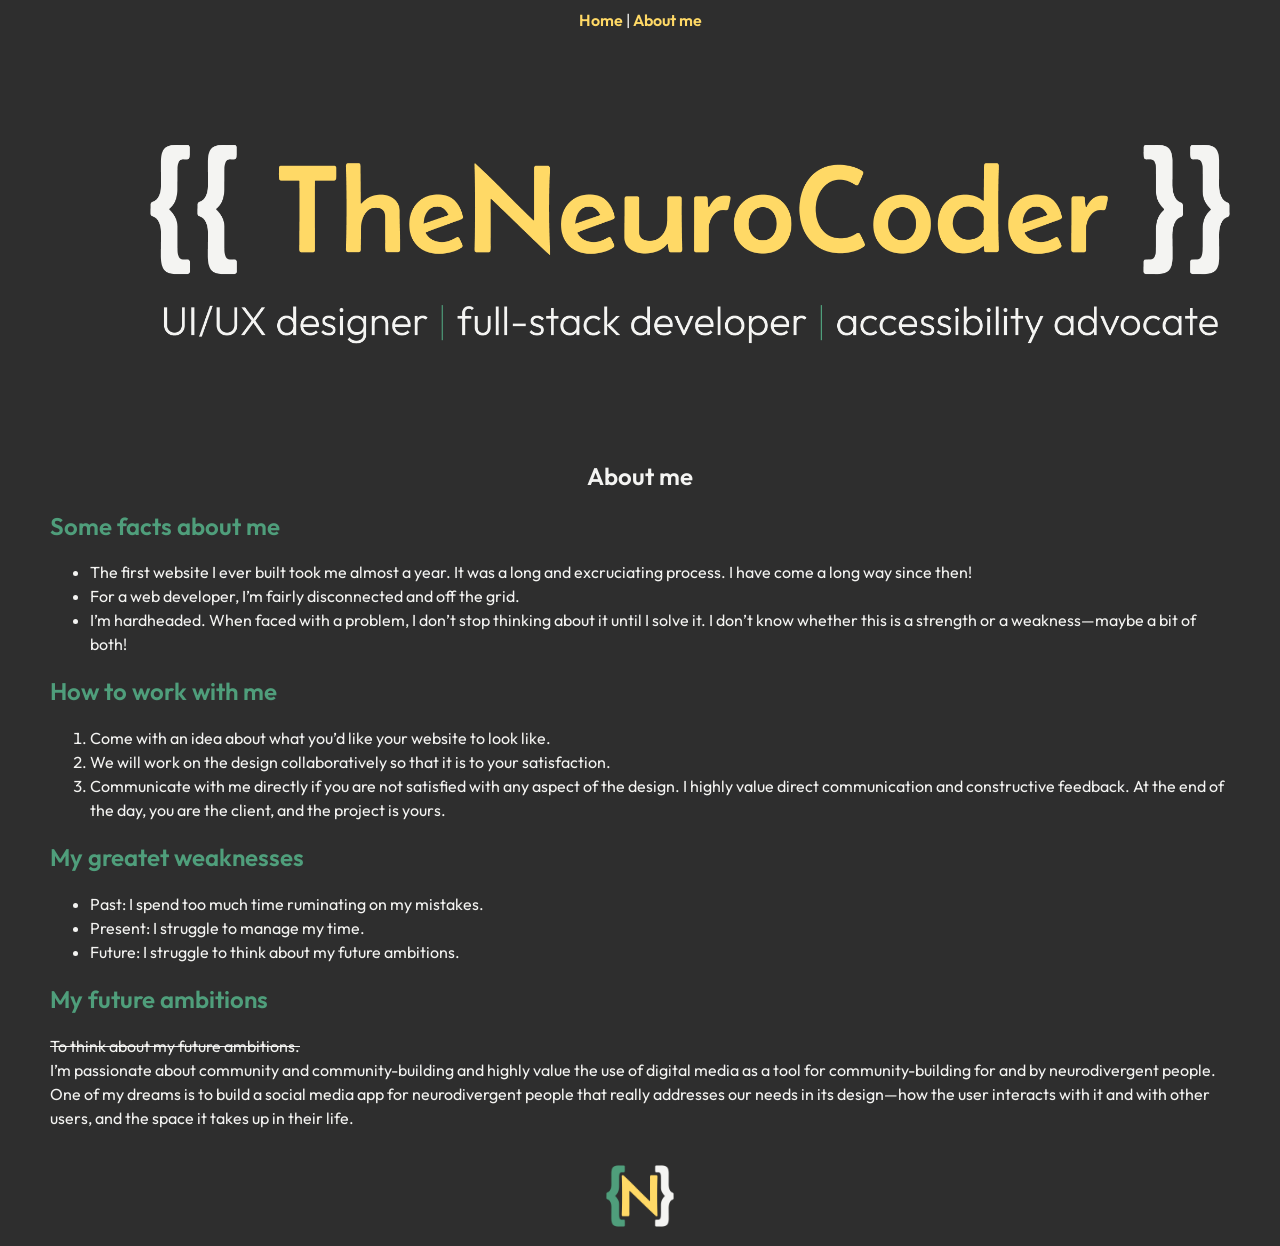
==== about.html @ 861b0270 "Uploaded file." ====
<!doctype html>
<html lang="en">
  <head>
    <meta charset="UTF-8" />
    <meta name="viewport" content="width=device-width, initial-scale=1.0" />
    <title>Document</title>
    <link rel="stylesheet" href="/style.css" />
  </head>
  <body>
    <header>
      <nav>
        <a href="/index.html">Home</a> |
        <a href="/about.html">About me</a>
      </nav>
    </header>
    <img
      class="banner"
      src="/images/banner.png"
      alt="A banner that says the neurocoder, UI/UX designer, full-stack developer, accessibility advocate"
    />
    <main>
      <section>
        <h1>About me</h1>
        <h2>Some facts about me</h2>
        <ul>
          <li>
            The first website I ever built took me almost a year. It was a long
            and excruciating process. I have come a long way since then!
          </li>
          <li>
            For a web developer, I’m fairly disconnected and off the grid.
          </li>
          <li>
            I’m hardheaded. When faced with a problem, I don’t stop thinking
            about it until I solve it. I don’t know whether this is a strength
            or a weakness—maybe a bit of both!
          </li>
        </ul>
      </section>

      <section>
        <h2>How to work with me</h2>
        <ol>
          <li>
            Come with an idea about what you’d like your website to look like.
          </li>
          <li>
            We will work on the design collaboratively so that it is to your
            satisfaction.
          </li>
          <li>
            Communicate with me directly if you are not satisfied with any
            aspect of the design. I highly value direct communication and
            constructive feedback. At the end of the day, you are the client,
            and the project is yours.
          </li>
        </ol>
      </section>

      <section>
        <h2>My greatet weaknesses</h2>
        <ul>
          <li>Past: I spend too much time ruminating on my mistakes.</li>
          <li>Present: I struggle to manage my time.</li>
          <li>Future: I struggle to think about my future ambitions.</li>
        </ul>
      </section>

      <section>
        <h2>My future ambitions</h2>
        <p>
          <s>To think about my future ambitions.</s><br />
          I’m passionate about community and community-building and highly value
          the use of digital media as a tool for community-building for and by
          neurodivergent people. One of my dreams is to build a social media app
          for neurodivergent people that really addresses our needs in its
          design—how the user interacts with it and with other users, and the
          space it takes up in their life.
        </p>
      </section>
    </main>
    <footer>
      <img
        class="logo"
        src="/images/logo.png"
        alt="A logo with the letter N enclosed in double curly brackets"
      />
    </footer>
  </body>
</html>
---- style.css ----
@font-face {
  font-family: "Outfit";
  src: url("fonts/Outfit-Regular.ttf") format("truetype");
  font-weight: 400;
  font-style: normal;
  font-display: swap;
}

@font-face {
  font-family: "Outfit";
  src: url("fonts/Outfit-SemiBold.ttf") format("truetype");
  font-weight: 600;
  font-style: normal;
  font-display: swap;
}

body {
  margin: 10px 50px;
  background-color: #2e2e2e;
  color: #f4f4f2;
  font-family: Outfit;
}

p, ul, ol {
  line-height: 1.5;
}

a {
  color: #ffd966;
  text-decoration: none;
  font-weight: 700;
  transition: 0.4s;
}

a:hover {
  color: #c94a4a;
}

nav {
  text-align: center;
}

.banner {
  width: 100vw;
}

h1 {
  margin-top: 0;
  font-weight: 600;
  text-align: center;
}

h2 {
  font-weight: 600;
}

.name h2 {
  text-align: center;
  color: #c94a4a;
}

section h2 {
  color: #4f9e7b;
}

.logo {
  width: 100px;
  position: absolute;
  left: 50%;
  transform: translateX(-50%);
}
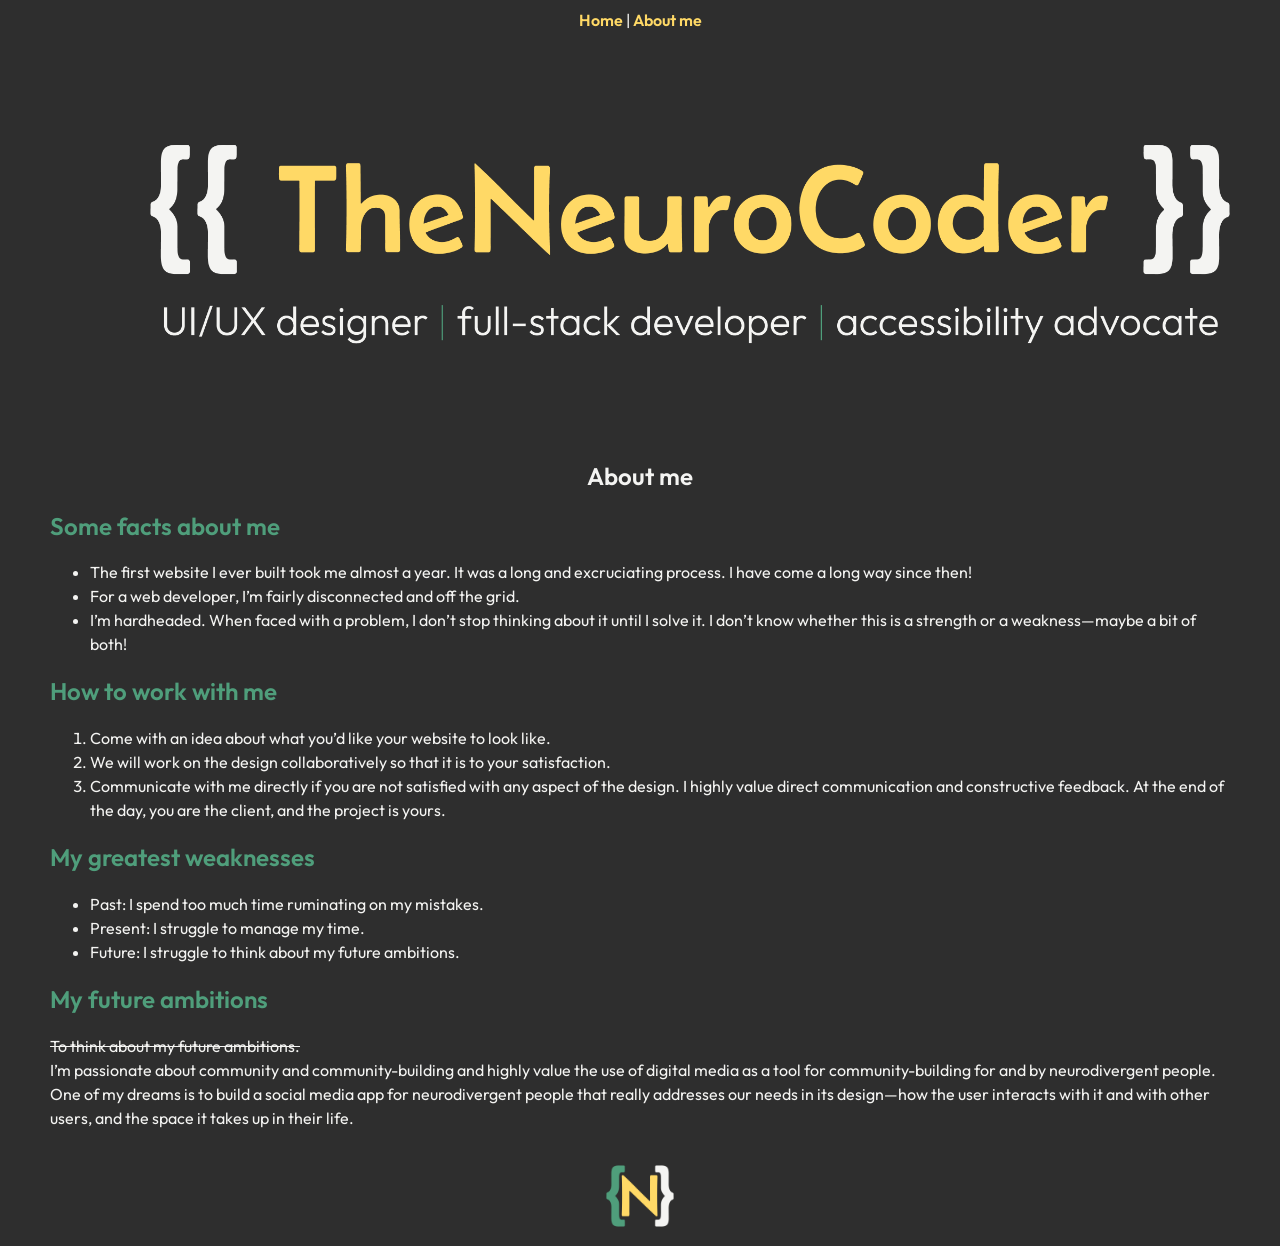
==== commit 53fa4e33: "Fixed typo." ====
--- a/about.html
+++ b/about.html
@@ -58,7 +58,7 @@
       </section>
 
       <section>
-        <h2>My greatet weaknesses</h2>
+        <h2>My greatest weaknesses</h2>
         <ul>
           <li>Past: I spend too much time ruminating on my mistakes.</li>
           <li>Present: I struggle to manage my time.</li>
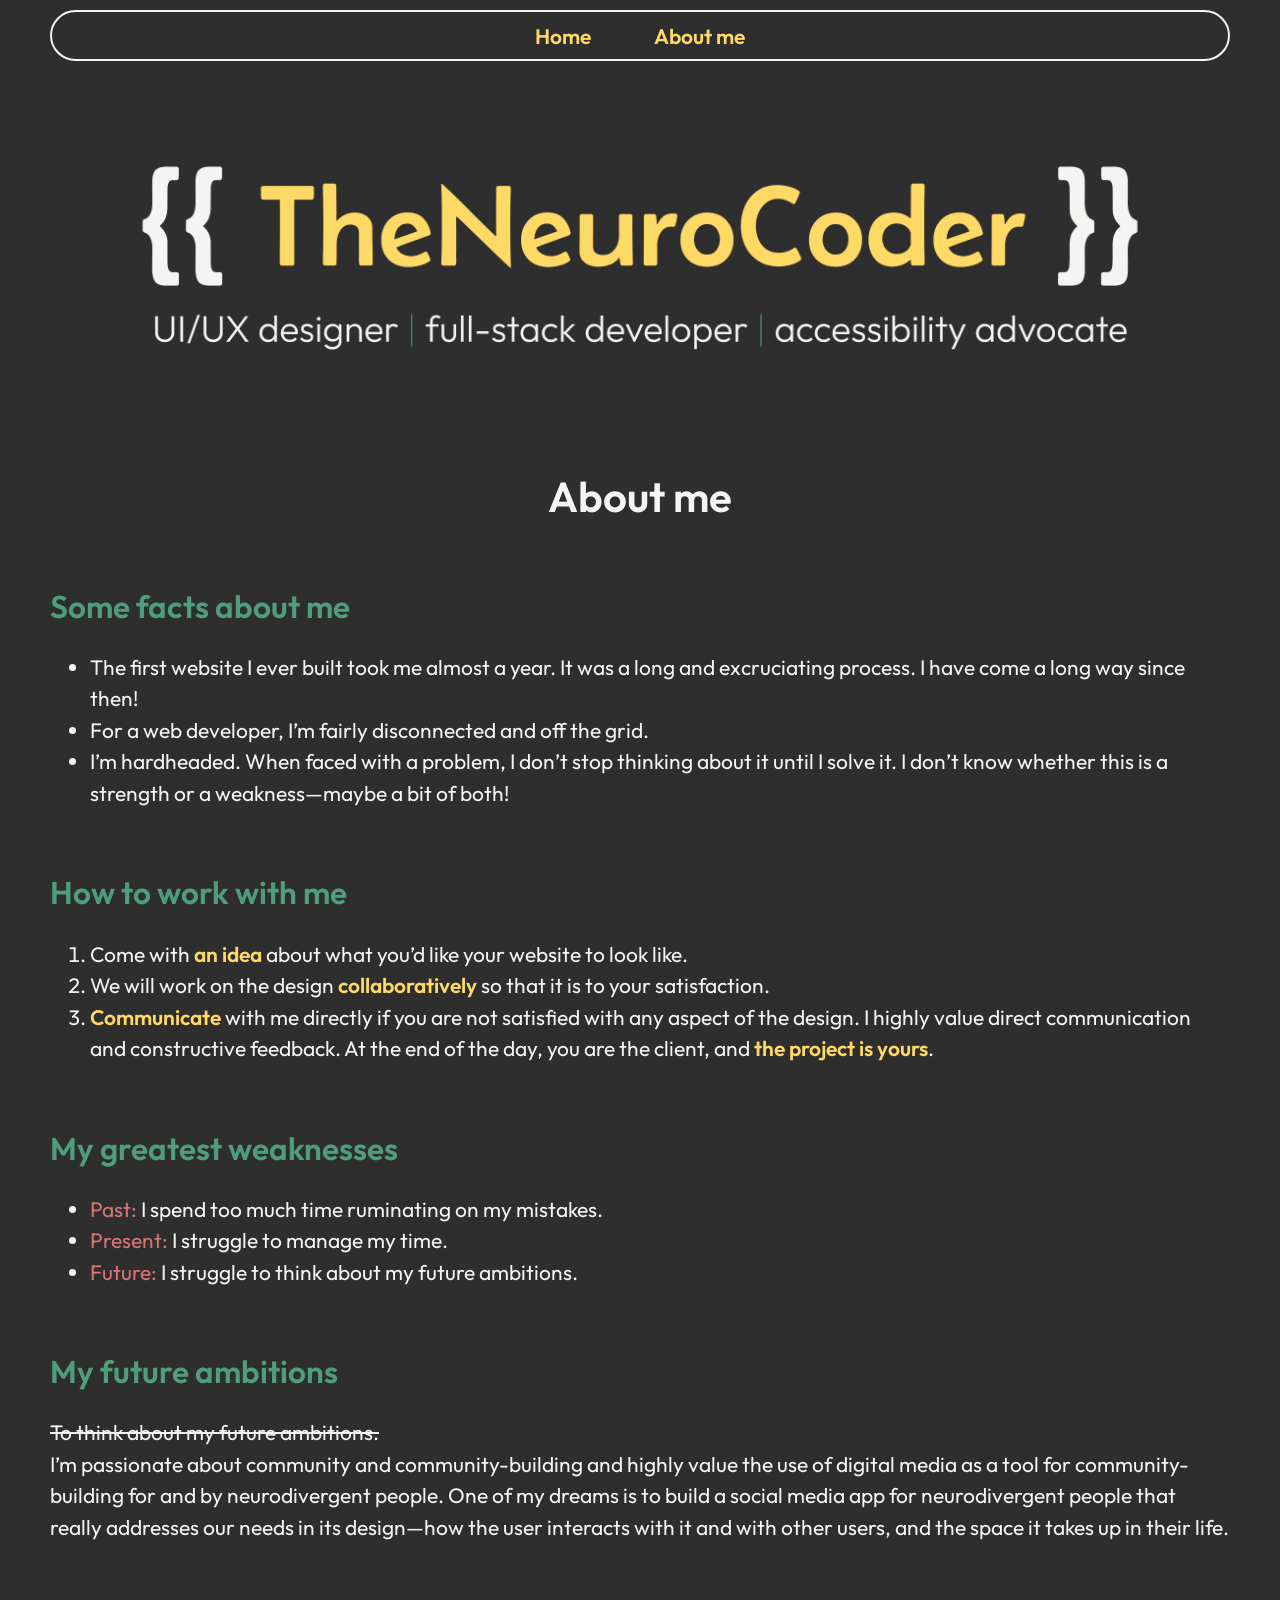
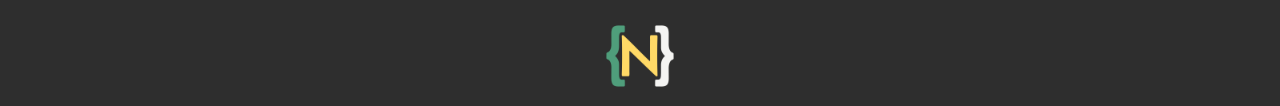
==== commit e812645d: "Added and edited HTML." ====
--- a/about.html
+++ b/about.html
@@ -3,24 +3,24 @@
   <head>
     <meta charset="UTF-8" />
     <meta name="viewport" content="width=device-width, initial-scale=1.0" />
-    <title>Document</title>
+    <title>The Neurocoder | Web Designer &amp; Full-Stack Developer</title>
     <link rel="stylesheet" href="/style.css" />
   </head>
   <body>
     <header>
       <nav>
-        <a href="/index.html">Home</a> |
+        <a href="/">Home</a>
         <a href="/about.html">About me</a>
       </nav>
     </header>
     <img
       class="banner"
       src="/images/banner.png"
-      alt="A banner that says the neurocoder, UI/UX designer, full-stack developer, accessibility advocate"
+      alt="A banner that says, “The neurocoder, UI/UX designer, full-stack developer, accessibility advocate.”"
     />
     <main>
+       <h1>About me</h1>
       <section>
-        <h1>About me</h1>
         <h2>Some facts about me</h2>
         <ul>
           <li>
@@ -42,17 +42,17 @@
         <h2>How to work with me</h2>
         <ol>
           <li>
-            Come with an idea about what you’d like your website to look like.
+            Come with <strong>an idea</strong> about what you’d like your website to look like.
           </li>
           <li>
-            We will work on the design collaboratively so that it is to your
+            We will work on the design <strong>collaboratively</strong> so that it is to your
             satisfaction.
           </li>
           <li>
-            Communicate with me directly if you are not satisfied with any
+            <strong>Communicate</strong> with me directly if you are not satisfied with any
             aspect of the design. I highly value direct communication and
             constructive feedback. At the end of the day, you are the client,
-            and the project is yours.
+            and <strong>the project is yours</strong>.
           </li>
         </ol>
       </section>
@@ -60,9 +60,9 @@
       <section>
         <h2>My greatest weaknesses</h2>
         <ul>
-          <li>Past: I spend too much time ruminating on my mistakes.</li>
-          <li>Present: I struggle to manage my time.</li>
-          <li>Future: I struggle to think about my future ambitions.</li>
+          <li><span class="time-period">Past:</span> I spend too much time ruminating on my mistakes.</li>
+          <li><span class="time-period">Present:</span> I struggle to manage my time.</li>
+          <li><span class="time-period">Future:</span> I struggle to think about my future ambitions.</li>
         </ul>
       </section>
 
--- a/style.css
+++ b/style.css
@@ -14,53 +14,152 @@
   font-display: swap;
 }
 
+@font-face {
+  font-family: "Belanosima";
+  src: url("fonts/Belanosima-Regular.ttf") format("truetype");
+  font-weight: 400;
+  font-style: normal;
+  font-display: swap;
+}
+
+:root {
+  --black-colour: #2e2e2e;
+  --white-colour: #f4f4f2;
+  --red-colour: #d97575;
+  --green-colour: #4f9e7b;
+  --yellow-colour: #ffd966;
+}
+
+html {
+  font-size: 21px;
+}
+
 body {
   margin: 10px 50px;
-  background-color: #2e2e2e;
-  color: #f4f4f2;
-  font-family: Outfit;
-}
-
-p, ul, ol {
+  background-color: var(--black-colour);
+  color: var(--white-colour);
+  font-family: Outfit, sans-serif;
+  font-size: 1rem;
+}
+
+p,
+ul,
+ol {
   line-height: 1.5;
 }
 
 a {
-  color: #ffd966;
+  color: var(--yellow-colour);
   text-decoration: none;
   font-weight: 700;
   transition: 0.4s;
 }
 
 a:hover {
-  color: #c94a4a;
+  color: var(--red-colour);
 }
 
 nav {
+  display: flex;
+  justify-content: center;
+  border: 2px solid var(--white-colour);
+  border-radius: 50px;
+}
+
+nav a {
+  margin: 0.5rem 1.5rem;
+}
+
+h1 {
   text-align: center;
+  font-weight: 600;
+  margin-top: 0.5rem;
+}
+
+h2 {
+  font-weight: 600;
+}
+
+strong {
+  font-weight: 600;
+  color: var(--yellow-colour);
+}
+
+section {
+  margin: 3rem 0;
+}
+
+section h2 {
+  color: var(--green-colour);
 }
 
 .banner {
-  width: 100vw;
-}
-
-h1 {
-  margin-top: 0;
-  font-weight: 600;
+  width: calc(100vw - 100px);
+}
+
+.name-content-container {
+  display: none;
+}
+
+.progress-content-container {
+  border: 2px solid var(--white-colour);
+  border-radius: 50px;
+  width: 400px;
+  position: relative;
+  left: 50%;
+  transform: translateX(-50%);
+  padding: 1.25rem 0 1.75rem;
+}
+
+.progress-bar-grid {
+  display: grid;
+  justify-content: center;
   text-align: center;
 }
 
-h2 {
-  font-weight: 600;
-}
-
-.name h2 {
-  text-align: center;
-  color: #c94a4a;
-}
-
-section h2 {
-  color: #4f9e7b;
+.progress-bar-row {
+  margin-bottom: 10px;
+  width: 315px;
+  height: 1.25rem;
+  border: 2px solid var(--white-colour);
+  border-radius: 50px;
+  grid-row: 2;
+  grid-column: 1;
+}
+
+.progress-percentage-row {
+  grid-row: 2;
+  grid-column: 1;
+}
+
+.progress {
+  background-color: var(--green-colour);
+  height: 100%;
+  border-radius: 50px 0 0 50px;
+}
+
+#html-progress {
+  width: 85%;
+}
+
+#css-progress {
+  width: 75%;
+}
+
+#js-progress {
+  width: 70%;
+}
+
+#php-progress {
+  width: 55%;
+}
+
+#python-progress {
+  width: 50%;
+}
+
+.time-period {
+  color: var(--red-colour);
 }
 
 .logo {
@@ -69,3 +168,66 @@
   left: 50%;
   transform: translateX(-50%);
 }
+
+@media screen and (max-width: 900px) {
+  html {
+    font-size: 18px;
+  }
+
+  .progress-content-container {
+    width: 350px;
+    border-radius: 30px;
+  }
+
+  .progress-bar-row {
+    width: 275px;
+  }
+}
+
+@media screen and (max-width: 575px) {
+  html {
+    font-size: 16px;
+  }
+
+  body {
+    margin: 10px 20px;
+  }
+
+  h1 {
+    margin-top: 4rem;
+  }
+
+  .banner {
+    display: none;
+  }
+
+  .name-content-container {
+    text-align: center;
+    margin-top: 2rem;
+    display: block;
+  }
+
+  .name-intro {
+    font-size: 1.75rem;
+  }
+
+  .name {
+    font-family: 'Belanosima', sans-serif;
+    font-weight: 400;
+    color: var(--yellow-colour);
+    font-size: 2.5rem;
+  }
+
+  .brackets {
+    color: var(--white-colour);
+  }
+
+  .progress-content-container {
+    width: 275px;
+    border-radius: 25px;
+  }
+
+  .progress-bar-row {
+    width: 200px;
+  }
+}
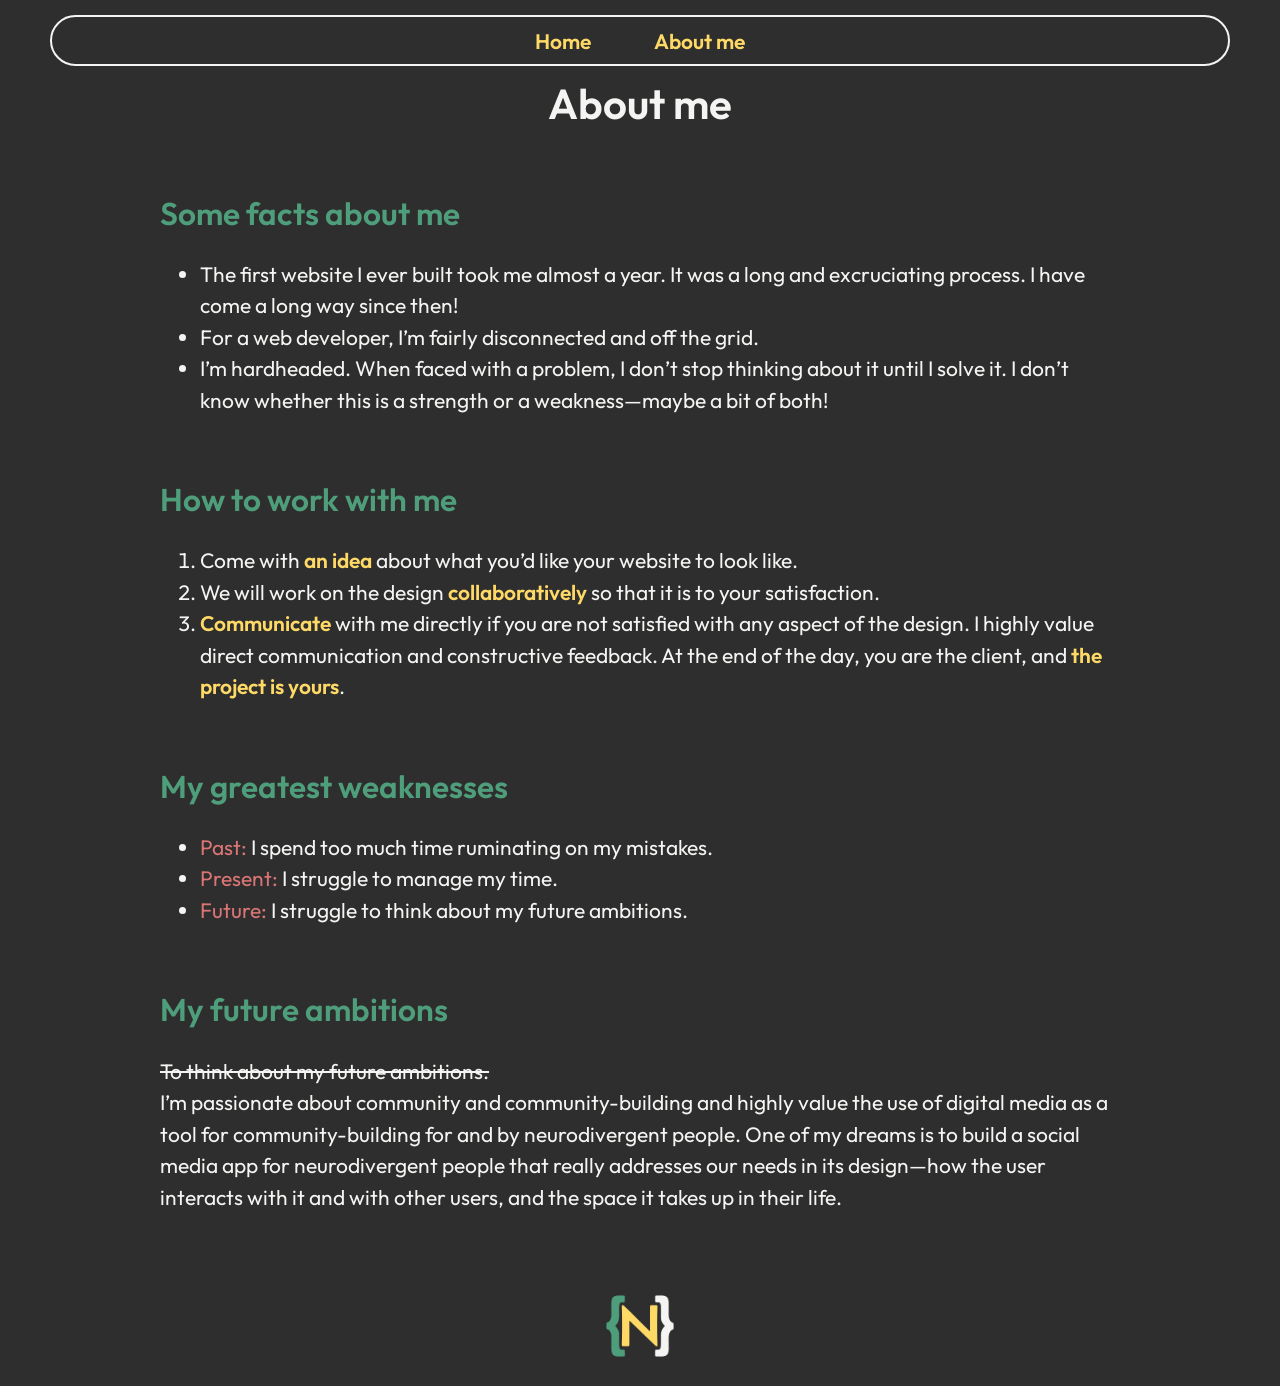
==== commit 71346b97: "Removed banner." ====
--- a/about.html
+++ b/about.html
@@ -13,13 +13,8 @@
         <a href="/about.html">About me</a>
       </nav>
     </header>
-    <img
-      class="banner"
-      src="/images/banner.png"
-      alt="A banner that says, “The neurocoder, UI/UX designer, full-stack developer, accessibility advocate.”"
-    />
     <main>
-       <h1>About me</h1>
+      <h1>About me</h1>
       <section>
         <h2>Some facts about me</h2>
         <ul>
@@ -42,17 +37,18 @@
         <h2>How to work with me</h2>
         <ol>
           <li>
-            Come with <strong>an idea</strong> about what you’d like your website to look like.
+            Come with <strong>an idea</strong> about what you’d like your
+            website to look like.
           </li>
           <li>
-            We will work on the design <strong>collaboratively</strong> so that it is to your
-            satisfaction.
+            We will work on the design <strong>collaboratively</strong> so that
+            it is to your satisfaction.
           </li>
           <li>
-            <strong>Communicate</strong> with me directly if you are not satisfied with any
-            aspect of the design. I highly value direct communication and
-            constructive feedback. At the end of the day, you are the client,
-            and <strong>the project is yours</strong>.
+            <strong>Communicate</strong> with me directly if you are not
+            satisfied with any aspect of the design. I highly value direct
+            communication and constructive feedback. At the end of the day, you
+            are the client, and <strong>the project is yours</strong>.
           </li>
         </ol>
       </section>
@@ -60,9 +56,18 @@
       <section>
         <h2>My greatest weaknesses</h2>
         <ul>
-          <li><span class="time-period">Past:</span> I spend too much time ruminating on my mistakes.</li>
-          <li><span class="time-period">Present:</span> I struggle to manage my time.</li>
-          <li><span class="time-period">Future:</span> I struggle to think about my future ambitions.</li>
+          <li>
+            <span class="time-period">Past:</span> I spend too much time
+            ruminating on my mistakes.
+          </li>
+          <li>
+            <span class="time-period">Present:</span> I struggle to manage my
+            time.
+          </li>
+          <li>
+            <span class="time-period">Future:</span> I struggle to think about
+            my future ambitions.
+          </li>
         </ul>
       </section>
 
--- a/style.css
+++ b/style.css
@@ -35,11 +35,11 @@
 }
 
 body {
-  margin: 10px 50px;
   background-color: var(--black-colour);
   color: var(--white-colour);
   font-family: Outfit, sans-serif;
   font-size: 1rem;
+  margin: 15px 50px;
 }
 
 p,
@@ -87,6 +87,13 @@
 
 section {
   margin: 3rem 0;
+}
+
+main {
+  width: 960px;
+  position: relative;
+  left: 50%;
+  transform: translateX(-50%);
 }
 
 section h2 {
@@ -167,6 +174,13 @@
   position: absolute;
   left: 50%;
   transform: translateX(-50%);
+  padding-bottom: 10px;
+}
+
+@media screen and (max-width: 1024px) {
+  main {
+    width: 800px;
+  }
 }
 
 @media screen and (max-width: 900px) {
@@ -174,6 +188,10 @@
     font-size: 18px;
   }
 
+  main {
+    width: 700px;
+  }
+
   .progress-content-container {
     width: 350px;
     border-radius: 30px;
@@ -184,6 +202,12 @@
   }
 }
 
+@media screen and (max-width: 768px) {
+  main {
+    width: 500px;
+  }
+}
+
 @media screen and (max-width: 575px) {
   html {
     font-size: 16px;
@@ -193,7 +217,11 @@
     margin: 10px 20px;
   }
 
-  h1 {
+  main {
+    width: auto;
+  }
+
+  h1:not(.name) {
     margin-top: 4rem;
   }
 
@@ -212,10 +240,10 @@
   }
 
   .name {
-    font-family: 'Belanosima', sans-serif;
+    font-family: "Belanosima", sans-serif;
     font-weight: 400;
     color: var(--yellow-colour);
-    font-size: 2.5rem;
+    font-size: 2.45rem;
   }
 
   .brackets {
@@ -231,3 +259,9 @@
     width: 200px;
   }
 }
+
+@media screen and (max-width: 371px) {
+  .name {
+    font-size: 2rem;
+  }
+}
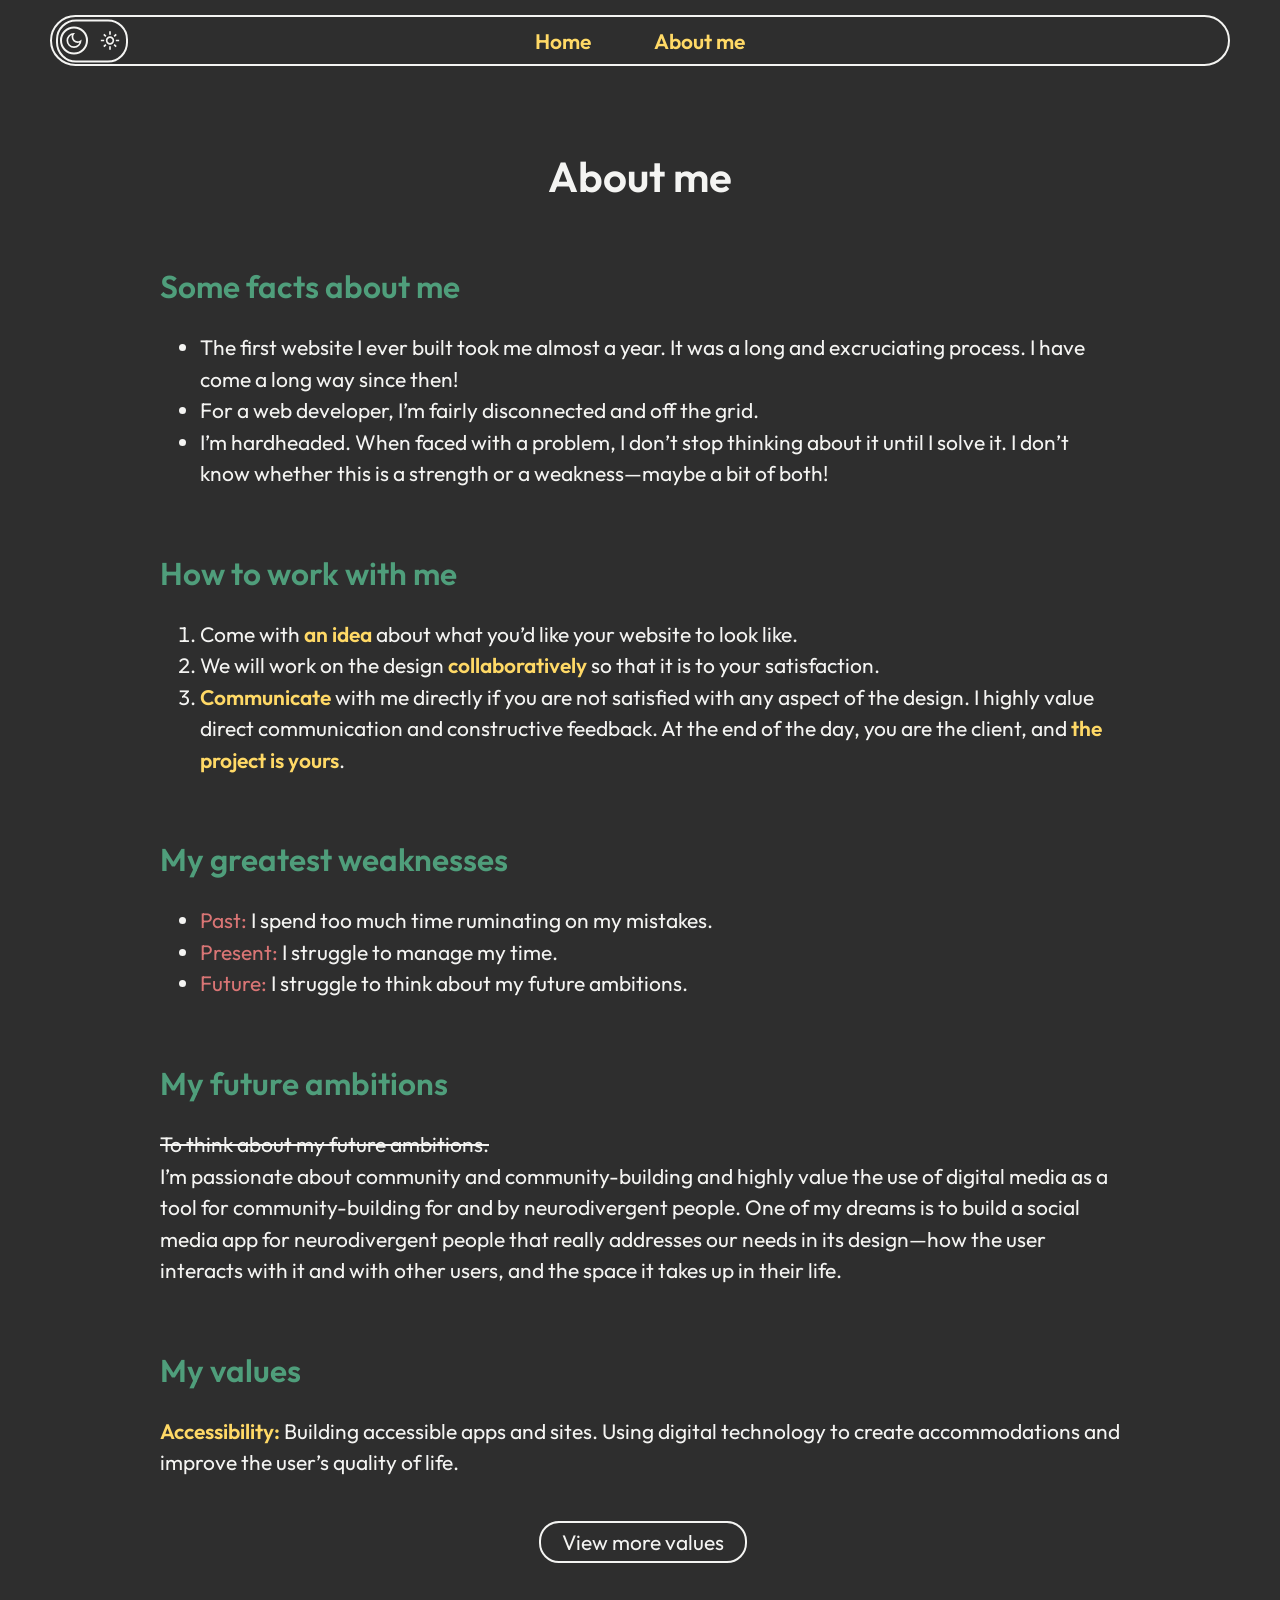
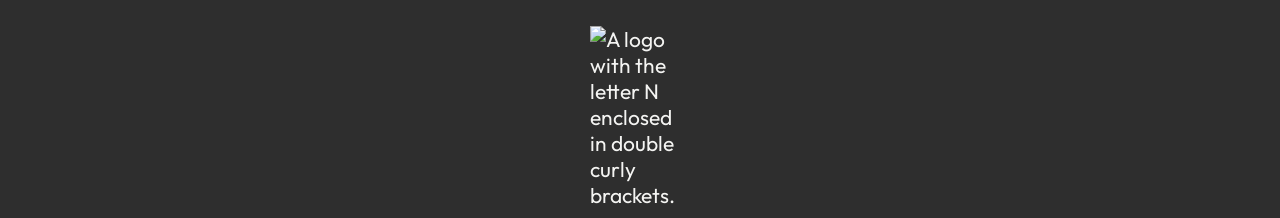
==== commit 09c64f8e: "Activity 8 changes." ====
--- a/about.html
+++ b/about.html
@@ -5,10 +5,38 @@
     <meta name="viewport" content="width=device-width, initial-scale=1.0" />
     <title>The Neurocoder | Web Designer &amp; Full-Stack Developer</title>
     <link rel="stylesheet" href="/style.css" />
+    <link rel="stylesheet" href="/style-light-mode.css" />
+    <script src="script.js" defer></script>
   </head>
   <body>
     <header>
       <nav>
+        <span class="theme-toggle-container">
+          <svg
+            class="dark-mode-icon"
+            xmlns="http://www.w3.org/2000/svg"
+            viewBox="0 0 24 24"
+            height="20px"
+            width="20px"
+          >
+            <path
+              d="M12,21q-3.75,0-6.38-2.63T3,12T5.63,5.63T12,3q0.35,0 0.69,0.02q0.34,0.02 0.66,0.07q-1.03,0.73-1.64,1.89T11.1,7.5q0,2.25 1.57,3.82T16.5,12.9q1.38,0 2.53-0.61t1.88-1.64q0.05,0.33 0.07,0.66T21,12q0,3.75-2.63,6.38T12,21Zm0-2q2.2,0 3.95-1.21t2.55-3.16q-0.5,0.13-1,0.2t-1,0.08q-3.07,0-5.24-2.16Q9.1,10.58 9.1,7.5q0-0.5 0.08-1t0.2-1Q7.43,6.3 6.21,8.05T5,12q0,2.9 2.05,4.95T12,19Zm-0.25-6.75Z"
+            />
+          </svg>
+          <svg
+            class="light-mode-icon"
+            xmlns="http://www.w3.org/2000/svg"
+            viewBox="0 0 24 24"
+            height="20px"
+            width="20px"
+            fill="#1f1f1f"
+          >
+            <path
+              d="M14.13,14.13Q15,13.25 15,12T14.13,9.88T12,9T9.88,9.88T9,12t0.88,2.13T12,15t2.13-0.88ZM8.46,15.54Q7,14.08 7,12Q7,9.92 8.46,8.46T12,7t3.54,1.46T17,12t-1.46,3.54T12,17q-2.07,0-3.54-1.46ZM5,13H1V11H5v2Zm18,0H19V11h4v2ZM11,5V1h2V5H11Zm0,18V19h2v4H11ZM6.4,7.75L3.88,5.32L5.3,3.85l2.4,2.5L6.4,7.75Zm12.3,12.4l-2.42-2.52l1.32-1.38l2.52,2.43L18.7,20.15ZM16.25,6.4l2.43-2.52L20.15,5.3l-2.5,2.4l-1.4-1.3ZM3.85,18.7l2.53-2.43L7.75,17.6L5.33,20.13L3.85,18.7ZM12,12Z"
+            />
+          </svg>
+          <span id="theme-toggle" class="dark-mode"></span>
+        </span>
         <a href="/">Home</a>
         <a href="/about.html">About me</a>
       </nav>
@@ -83,12 +111,28 @@
           space it takes up in their life.
         </p>
       </section>
+      <section>
+        <h2>My values</h2>
+        <p id="value">
+          <strong>Accessibility:</strong> Building accessible apps and sites.
+          Using digital technology to create accommodations and improve the
+          user’s quality of life.
+        </p>
+        <div class="button-wrapper">
+          <button id="values-button">View more values</button>
+        </div>
+      </section>
     </main>
     <footer>
       <img
-        class="logo"
-        src="/images/logo.png"
-        alt="A logo with the letter N enclosed in double curly brackets"
+        class="logo-dark-mode"
+        src="/images/logo-dark-mode.png"
+        alt="A logo with the letter N enclosed in double curly brackets."
+      />
+      <img
+        class="logo-light-mode"
+        src="/images/logo-light-mode.png"
+        alt="A logo with the letter N enclosed in double curly brackets."
       />
     </footer>
   </body>
--- a/style.css
+++ b/style.css
@@ -52,7 +52,7 @@
   color: var(--yellow-colour);
   text-decoration: none;
   font-weight: 700;
-  transition: 0.4s;
+  transition: color 0.4s;
 }
 
 a:hover {
@@ -64,6 +64,7 @@
   justify-content: center;
   border: 2px solid var(--white-colour);
   border-radius: 50px;
+  position: relative;
 }
 
 nav a {
@@ -74,6 +75,10 @@
   text-align: center;
   font-weight: 600;
   margin-top: 0.5rem;
+}
+
+h1:not(.name) {
+  margin-top: 4rem;
 }
 
 h2 {
@@ -100,12 +105,106 @@
   color: var(--green-colour);
 }
 
-.banner {
+.theme-toggle-container {
+  border: 2px solid var(--white-colour);
+  width: 68px;
+  height: 83%;
+  border-radius: 20px;
+  position: absolute;
+  top: 50%;
+  transform: translateY(-50%);
+  left: 4px;
+  cursor: pointer;
+}
+
+.dark-mode-icon {
+  position: absolute;
+  top: 50%;
+  transform: translateY(-50%);
+  left: 6px;
+  fill: var(--white-colour);
+}
+
+.light-mode-icon {
+  position: absolute;
+  top: 50%;
+  transform: translateY(-50%);
+  right: 6px;
+  fill: var(--white-colour);
+}
+
+#theme-toggle {
+  border: 2px solid var(--white-colour);
+  width: 28px;
+  height: 28px;
+  border-radius: 20px;
+  box-sizing: border-box;
+  position: absolute;
+  top: 50%;
+  transform: translateY(-50%);
+  transition: 0.2s;
+}
+
+#theme-toggle {
+  left: 2px;
+}
+
+.banner-dark-mode {
   width: calc(100vw - 100px);
+}
+
+.banner-light-mode {
+  display: none;
 }
 
 .name-content-container {
   display: none;
+}
+
+#guest-name {
+  background-color: transparent;
+  border: none;
+  border-bottom: 2px solid var(--white-colour);
+  caret-color: var(--white-colour);
+  font-family: "Outfit", sans-serif;
+  font-weight: 400;
+  font-size: 1rem;
+  color: var(--white-colour);
+}
+
+#guest-name:focus {
+  outline: none;
+  border-bottom-color: var(--green-colour);
+}
+
+#guest-name::placeholder {
+  color: var(--red-colour);
+}
+
+.button-wrapper {
+  display: flex;
+  justify-content: center;
+  padding-top: 1rem;
+}
+
+#guest-name-submit-button,
+#values-button {
+  background-color: transparent;
+  font-family: "Outfit", sans-serif;
+  font-weight: 400;
+  font-size: 1rem;
+  color: var(--white-colour);
+  border: 2px solid var(--white-colour);
+  border-radius: 20px;
+  padding: 0.3rem 1rem;
+  margin-left: 5px;
+  cursor: pointer;
+  transition: background-color 0.4s;
+}
+
+#guest-name-submit-button:hover,
+#values-button:hover {
+  background-color: var(--green-colour);
 }
 
 .progress-content-container {
@@ -169,7 +268,7 @@
   color: var(--red-colour);
 }
 
-.logo {
+.logo-dark-mode {
   width: 100px;
   position: absolute;
   left: 50%;
@@ -177,6 +276,10 @@
   padding-bottom: 10px;
 }
 
+.logo-light-mode {
+  display: none;
+}
+
 @media screen and (max-width: 1024px) {
   main {
     width: 800px;
@@ -221,11 +324,7 @@
     width: auto;
   }
 
-  h1:not(.name) {
-    margin-top: 4rem;
-  }
-
-  .banner {
+  .banner-dark-mode {
     display: none;
   }
 
@@ -264,4 +363,4 @@
   .name {
     font-size: 2rem;
   }
-}+}
